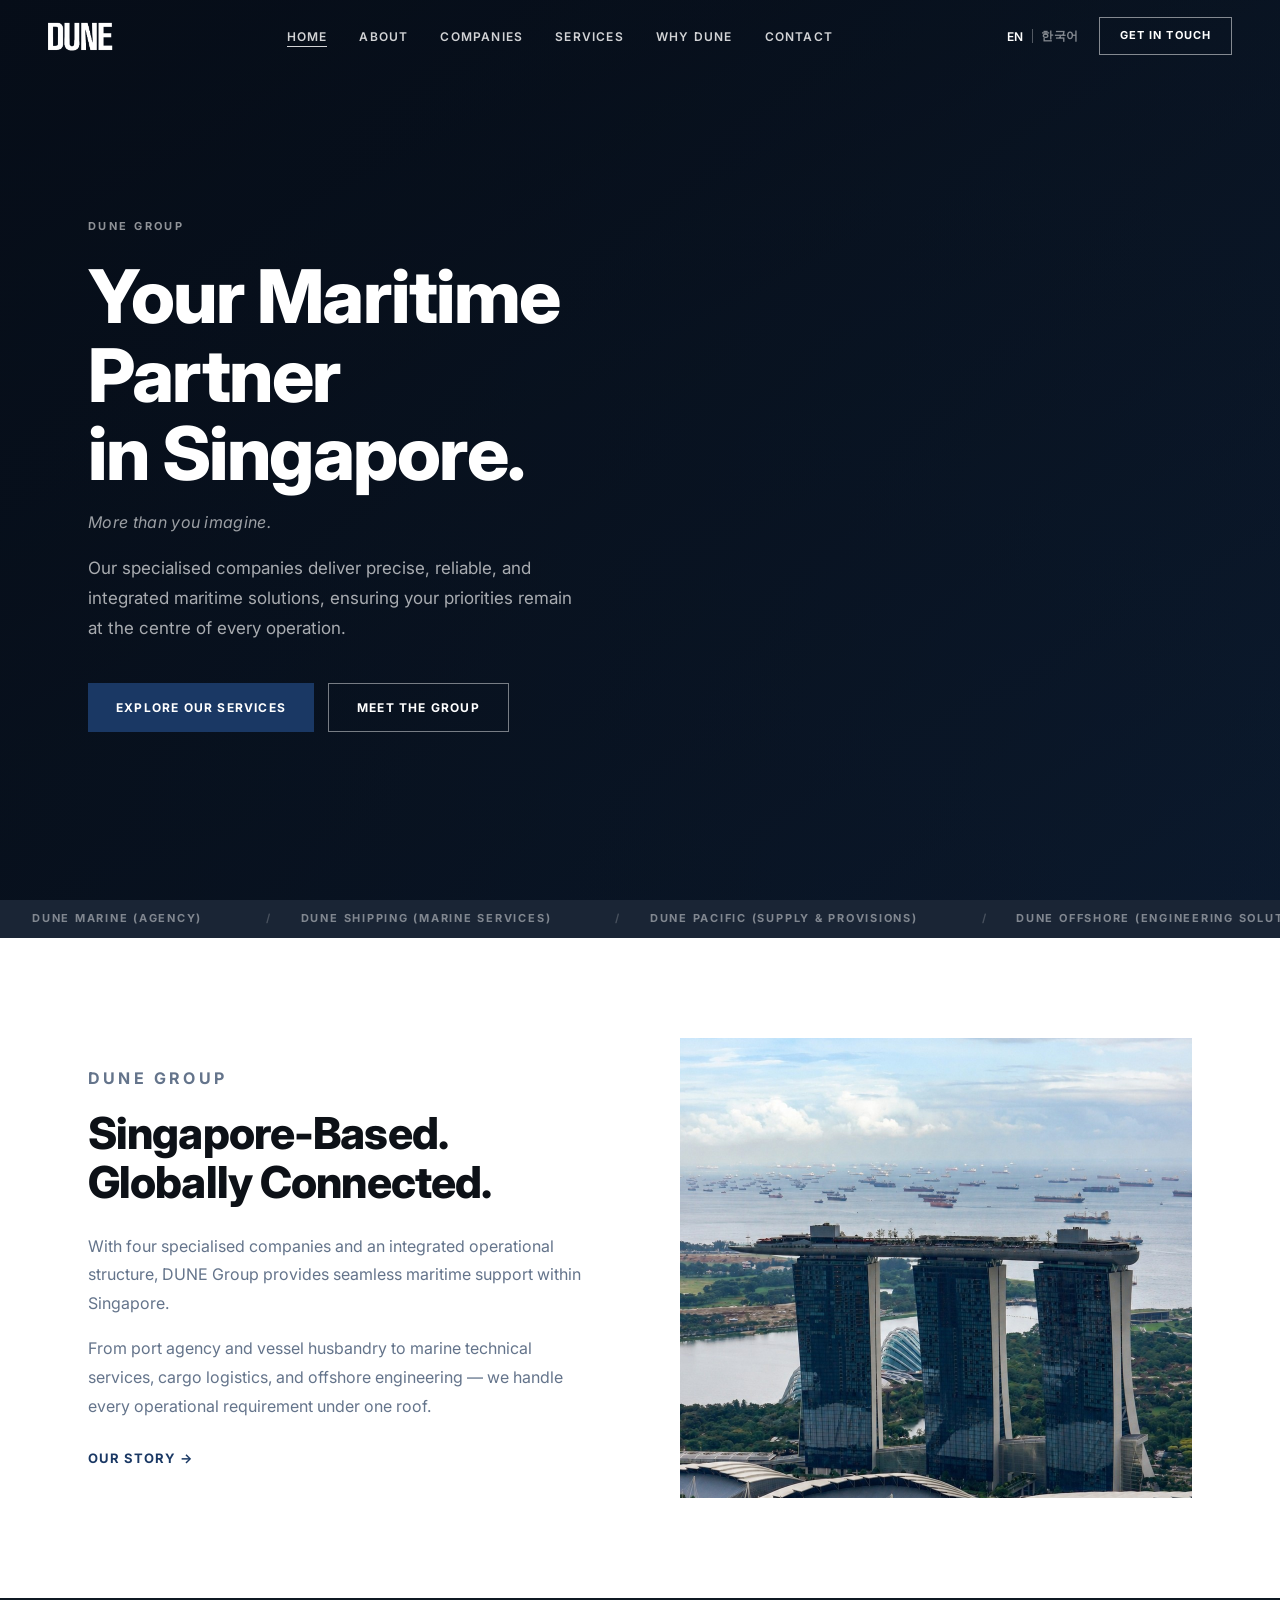
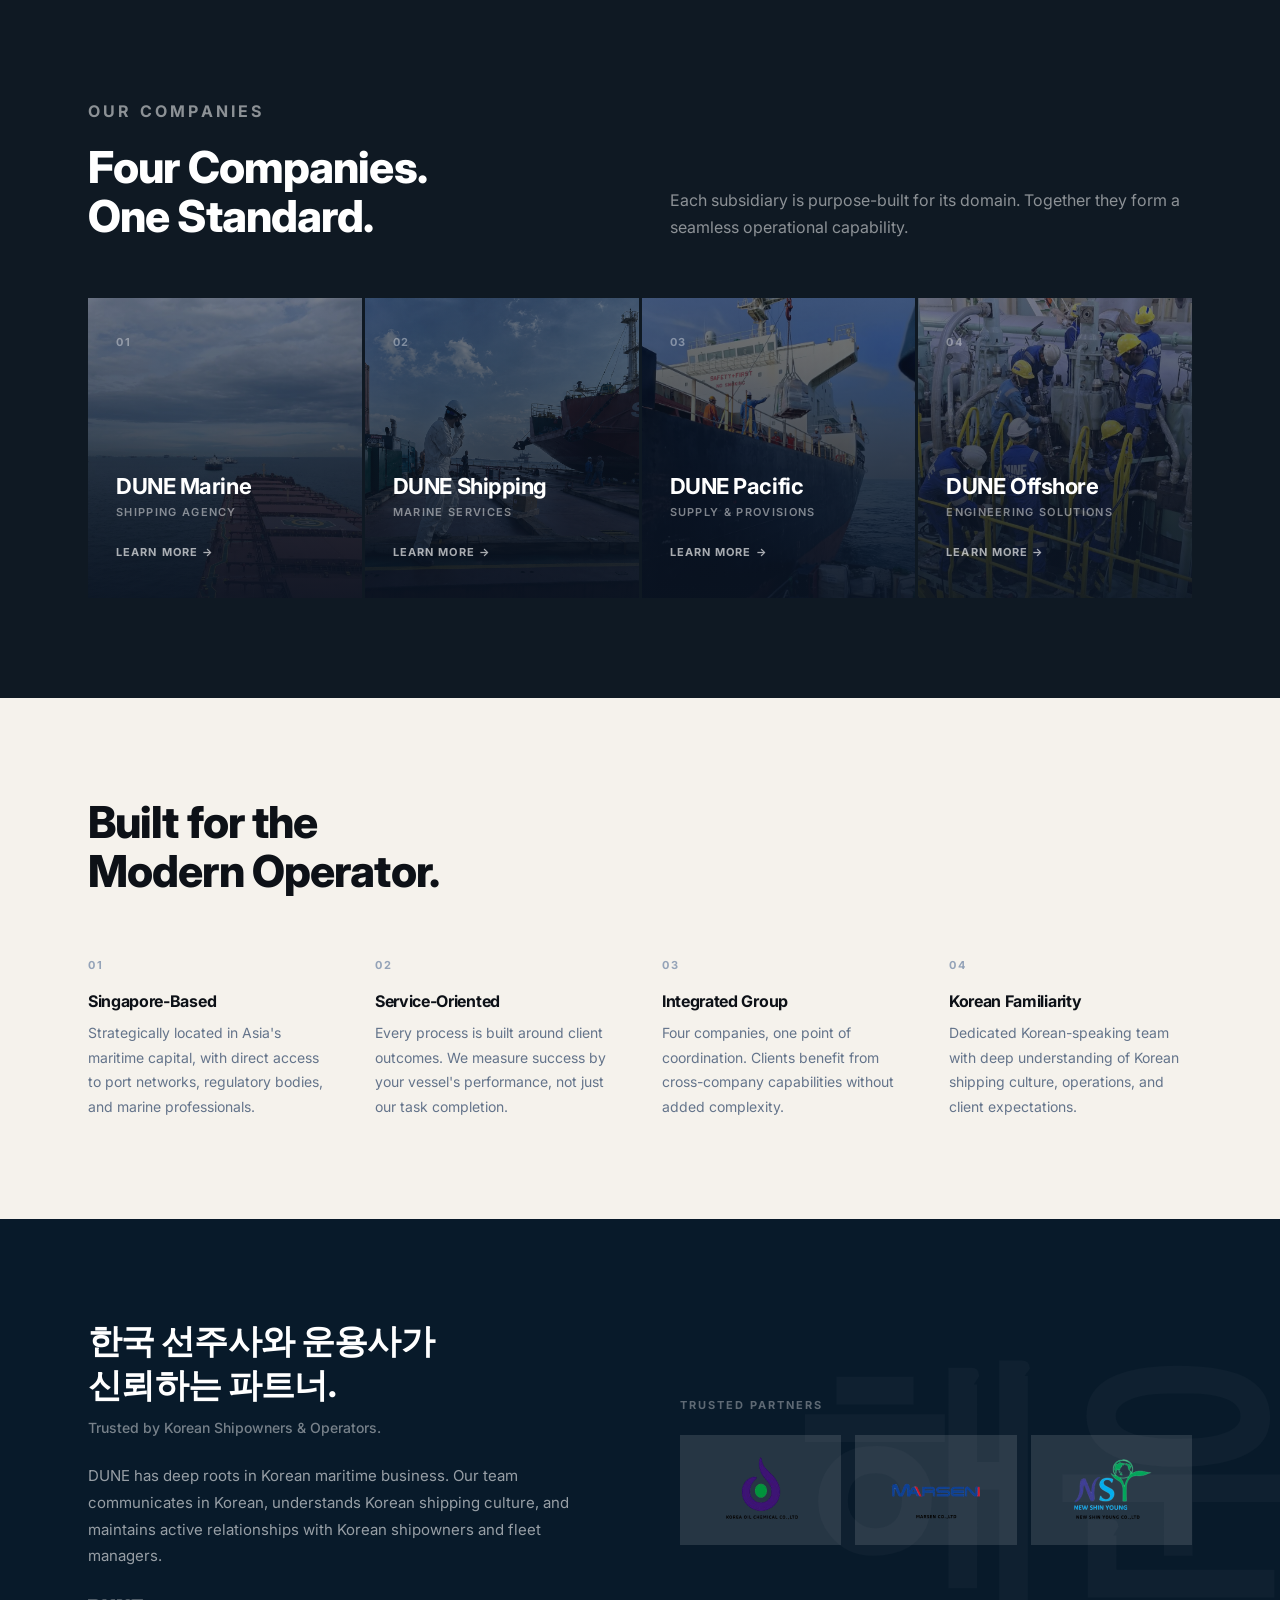
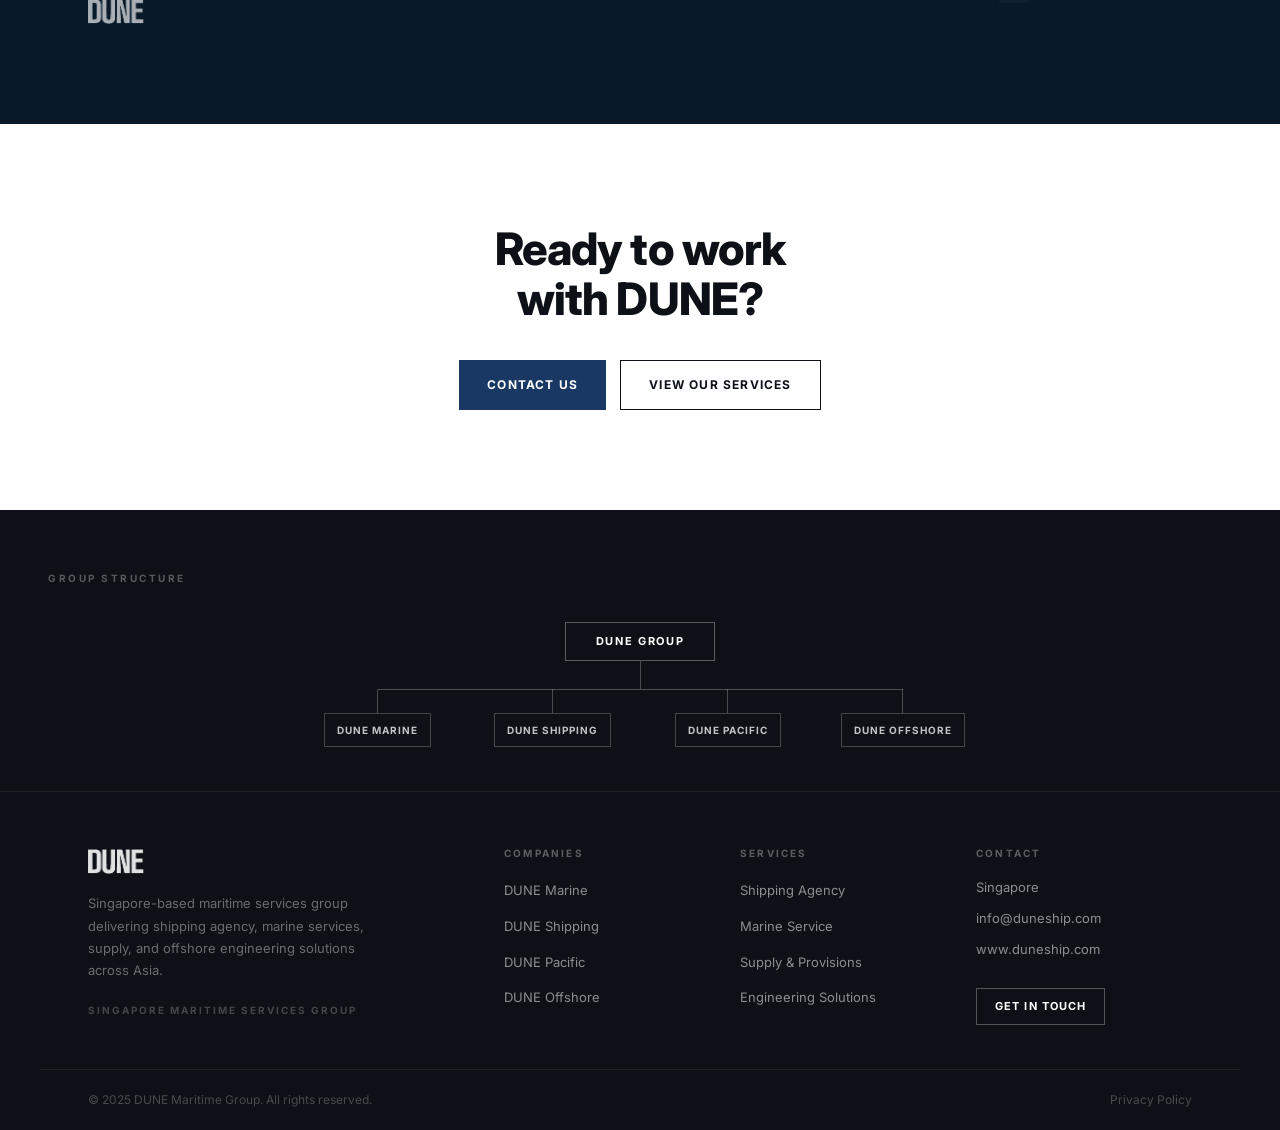
==== index.html @ 640ba7fe "Initial commit: DUNE Maritime Group website" ====
<!DOCTYPE html>
<html lang="en">
<head>
  <meta charset="UTF-8" />
  <meta name="viewport" content="width=device-width, initial-scale=1.0" />
  <title>DUNE Group — Your Maritime Partner in Singapore</title>
  <meta name="description" content="DUNE Group is a Singapore-based maritime services group delivering shipping agency, marine services, supply, and offshore engineering solutions across Asia." />
  <link rel="preconnect" href="https://fonts.googleapis.com" />
  <link rel="preconnect" href="https://fonts.gstatic.com" crossorigin />
  <link href="https://fonts.googleapis.com/css2?family=Inter:wght@300;400;500;600;700;800&display=swap" rel="stylesheet" />
  <link rel="stylesheet" href="css/style.css" />
  <link rel="icon" type="image/png" href="Logo/DUNE Favicon.png" />
</head>
<body class="page-home">

<!-- ============ LOADING SCREEN ============ -->
<div id="loading-screen">
  <div class="load-logo">
    <img src="Logo/DUNE Logo.png" alt="DUNE Maritime Group" />
  </div>
</div>

<!-- ============ NAVBAR ============ -->
<nav class="navbar transparent" id="navbar">
  <a href="index.html" class="nav-logo">
    <img src="Logo/DUNE Logo.png" alt="DUNE Maritime Group" />
  </a>
  <ul class="nav-links">
    <li><a href="index.html"    class="nav-link" data-en="HOME"      data-ko="홈">HOME</a></li>
    <li><a href="about.html"    class="nav-link" data-en="ABOUT"     data-ko="소개">ABOUT</a></li>
    <li><a href="companies.html" class="nav-link" data-en="COMPANIES" data-ko="계열사">COMPANIES</a></li>
    <li><a href="services.html" class="nav-link" data-en="SERVICES"  data-ko="서비스">SERVICES</a></li>
    <li><a href="why-dune.html" class="nav-link" data-en="WHY DUNE"  data-ko="왜 DUNE인가">WHY DUNE</a></li>
    <li><a href="contact.html"  class="nav-link" data-en="CONTACT"   data-ko="문의">CONTACT</a></li>
  </ul>
  <div class="nav-right">
    <div class="lang-toggle">
      <button class="lang-btn" data-lang="en">EN</button>
      <span class="lang-divider"></span>
      <button class="lang-btn" data-lang="ko">한국어</button>
    </div>
    <a href="contact.html" class="nav-cta" data-en="GET IN TOUCH" data-ko="문의하기">GET IN TOUCH</a>
  </div>
  <button class="hamburger" aria-label="Open menu">
    <span></span><span></span><span></span>
  </button>
</nav>

<!-- Mobile Menu -->
<div class="nav-mobile-overlay">
  <button class="mob-close-btn" aria-label="Close">&#x2715;</button>
  <a href="index.html"    class="nav-link" data-en="HOME"      data-ko="홈">HOME</a>
  <a href="about.html"    class="nav-link" data-en="ABOUT"     data-ko="소개">ABOUT</a>
  <a href="companies.html" class="nav-link" data-en="COMPANIES" data-ko="계열사">COMPANIES</a>
  <a href="services.html" class="nav-link" data-en="SERVICES"  data-ko="서비스">SERVICES</a>
  <a href="why-dune.html" class="nav-link" data-en="WHY DUNE"  data-ko="왜 DUNE인가">WHY DUNE</a>
  <a href="contact.html"  class="nav-link" data-en="CONTACT"   data-ko="문의">CONTACT</a>
  <div class="mob-lang">
    <button class="mob-lang-btn" data-lang="en">EN</button>
    <span class="mob-lang-div"></span>
    <button class="mob-lang-btn" data-lang="ko">한국어</button>
  </div>
</div>

<!-- ============ HERO ============ -->
<section class="hero">
  <video class="hero-video" autoplay muted loop playsinline>
    <source src="Building Block of Website/Video Ocean.mp4" type="video/mp4" />
  </video>
  <div class="hero-overlay"></div>
  <div class="hero-content">
    <p class="hero-eyebrow" data-en="DUNE GROUP" data-ko="DUNE 그룹">DUNE MARITIME GROUP</p>
    <h1 data-en="Your Maritime Partner<br>in Singapore." data-ko="싱가포르의<br>해운 파트너">Your Maritime Partner<br>in Singapore.</h1>
    <p class="hero-tagline" data-en="More than you imagine." data-ko="More than you imagine.">More than you imagine.</p>
    <p class="hero-desc" data-en="Our specialised companies deliver precise, reliable, and integrated maritime solutions, ensuring your priorities remain at the centre of every operation." data-ko="전문 계열사 간의 유기적인 협력을 바탕으로, 고객의 우선순위를 모든 업무의 중심에 두고 정확하고 신뢰할 수 있는 통합 해운·해양 솔루션을 제공합니다.">Our specialised companies deliver integrated maritime operations — precise, reliable, and always client-focused.</p>
    <div class="hero-actions">
      <a href="services.html" class="btn btn-primary" data-en="EXPLORE OUR SERVICES" data-ko="서비스 살펴보기">EXPLORE OUR SERVICES</a>
      <a href="companies.html" class="btn btn-outline-white" data-en="MEET THE GROUP" data-ko="그룹 소개">MEET THE GROUP</a>
    </div>
  </div>
</section>

<!-- Ticker -->
<div class="ticker-bar">
  <div class="ticker-track">
    <span data-en="DUNE Marine (Agency)" data-ko="DUNE Marine (대리점)">DUNE Marine (Agency)</span>
    <span data-en="DUNE Shipping (Marine Services)" data-ko="DUNE Shipping (해양 서비스)">DUNE Shipping (Marine Services)</span>
    <span data-en="DUNE Pacific (Supply & Provisions)" data-ko="DUNE Pacific (선용품)">DUNE Pacific (Supply & Provisions)</span>
    <span data-en="DUNE Offshore (Engineering Solutions)" data-ko="DUNE Offshore (엔지니어링)">DUNE Offshore (Engineering Solutions)</span>
    <!-- Duplicate for seamless loop -->
    <span data-en="DUNE Marine (Agency)" data-ko="DUNE Marine (대리점)">DUNE Marine (Agency)</span>
    <span data-en="DUNE Shipping (Marine Services)" data-ko="DUNE Shipping (해양 서비스)">DUNE Shipping (Marine Services)</span>
    <span data-en="DUNE Pacific (Supply & Provisions)" data-ko="DUNE Pacific (선용품)">DUNE Pacific (Supply & Provisions)</span>
    <span data-en="DUNE Offshore (Engineering Solutions)" data-ko="DUNE Offshore (엔지니어링)">DUNE Offshore (Engineering Solutions)</span>
  </div>
</div>

<!-- ============ SINGAPORE SECTION ============ -->
<section class="sg-section">
  <div class="sg-inner">
    <div class="sg-text fade-up">
      <p class="section-label" data-en="DUNE GROUP" data-ko="DUNE 그룹">DUNE GROUP</p>
      <h2 data-en="Singapore-Based.<br>Globally Connected." data-ko="싱가포르 거점,<br>세계로 연결.">Singapore-Based.<br>Globally Connected.</h2>
      <p data-en="With four specialised companies and an integrated operational structure, DUNE Group provides seamless maritime support within Singapore." data-ko="네 개의 전문 계열사와 통합 운영 체계를 갖춘 DUNE 그룹은 싱가포르 내에서 원활한 해운 지원을 제공합니다.">With four specialised companies and an integrated operational structure, the DUNE Group provides seamless maritime support across all major Asia-Pacific trade routes.</p>
      <p data-en="From port agency and vessel husbandry to marine technical services, cargo logistics, and offshore engineering — we handle every operational requirement under one roof." data-ko="항만 대리점 및 선박 관리부터 해양 기술 서비스, 화물 물류, 해양 엔지니어링까지 — 모든 운영 요구사항을 하나의 지붕 아래에서 처리합니다.">From port agency and vessel husbandry to marine technical services, cargo logistics, and offshore engineering — we handle every operational requirement under one roof.</p>
      <a href="about.html" class="link-arrow" data-en="OUR STORY &rarr;" data-ko="우리 이야기 &rarr;">OUR STORY &rarr;</a>
    </div>
    <div class="sg-image fade-up">
      <img src="Photos/DUNE Globally Connected.jpg" alt="DUNE Globally Connected" />
    </div>
  </div>
</section>

<!-- ============ FOUR COMPANIES ============ -->
<section class="companies-sec">
  <div class="companies-inner">
    <div class="companies-hdr fade-up">
      <div>
        <p class="section-label section-label-white" data-en="OUR COMPANIES" data-ko="계열사">OUR COMPANIES</p>
        <h2 data-en="Four Companies.<br>One Standard." data-ko="네 개의 회사,<br>하나의 기준.">Four Companies.<br>One Standard.</h2>
      </div>
      <p data-en="Each subsidiary is purpose-built for its domain. Together they form a seamless operational capability." data-ko="각 계열사는 해당 분야에 특화되어 있습니다. 함께 원활한 운영 역량을 형성합니다.">Each subsidiary is purpose-built for its domain. Together they form a seamless operational capability.</p>
    </div>
    <div class="co-grid">
      <a href="dune-marine.html" class="co-card fade-up">
        <img src="Photos/DUNE MARINE WORKER.jpeg" alt="DUNE Marine worker" class="co-card-img" />
        <div class="co-card-body">
          <span class="co-card-num">01</span>
          <h3>DUNE Marine</h3>
          <p class="co-card-type" data-en="Shipping Agency" data-ko="해운 대리점">Shipping Agency</p>
          <span class="learn-more" data-en="LEARN MORE &rarr;" data-ko="자세히 보기 &rarr;">LEARN MORE &rarr;</span>
        </div>
      </a>
      <a href="dune-shipping.html" class="co-card fade-up">
        <img src="Photos/DUNE SHIPPING WORKERS.png" alt="DUNE Shipping workers" class="co-card-img" />
        <div class="co-card-body">
          <span class="co-card-num">02</span>
          <h3>DUNE Shipping</h3>
          <p class="co-card-type" data-en="Marine Services" data-ko="해양 서비스">Marine Services</p>
          <span class="learn-more" data-en="LEARN MORE &rarr;" data-ko="자세히 보기 &rarr;">LEARN MORE &rarr;</span>
        </div>
      </a>
      <a href="dune-pacific.html" class="co-card fade-up">
        <img src="Photos/DUNE PACIFIC WORKERS 3.jpeg" alt="DUNE Pacific workers" class="co-card-img" />
        <div class="co-card-body">
          <span class="co-card-num">03</span>
          <h3>DUNE Pacific</h3>
          <p class="co-card-type" data-en="Supply &amp; Provisions" data-ko="선용품 공급">Supply &amp; Provisions</p>
          <span class="learn-more" data-en="LEARN MORE &rarr;" data-ko="자세히 보기 &rarr;">LEARN MORE &rarr;</span>
        </div>
      </a>
      <a href="dune-offshore.html" class="co-card fade-up">
        <img src="Photos/DUNE OFFSHORE WORKERS.jpeg" alt="DUNE Offshore workers" class="co-card-img" />
        <div class="co-card-body">
          <span class="co-card-num">04</span>
          <h3>DUNE Offshore</h3>
          <p class="co-card-type" data-en="Engineering Solutions" data-ko="엔지니어링 솔루션">Engineering Solutions</p>
          <span class="learn-more" data-en="LEARN MORE &rarr;" data-ko="자세히 보기 &rarr;">LEARN MORE &rarr;</span>
        </div>
      </a>
    </div>
  </div>
</section>

<!-- ============ BUILT FOR MODERN OPERATOR ============ -->
<section class="modern-sec">
  <div class="modern-inner">
    <h2 class="fade-up" data-en="Built for the<br>Modern Operator." data-ko="현대 선사를 위한<br>솔루션.">Built for the<br>Modern Operator.</h2>
    <div class="feat-grid">
      <div class="feat-item fade-up">
        <p class="feat-num">01</p>
        <h4 data-en="Singapore-Based" data-ko="싱가포르 기반">Singapore-Based</h4>
        <p data-en="Strategically located in Asia's maritime capital, with direct access to port networks, regulatory bodies, and marine professionals." data-ko="아시아 해운 수도에 전략적으로 위치하여 항만 네트워크, 규제 기관, 해양 전문가에 직접 접근 가능합니다.">Strategically located in Asia's maritime capital, with direct access to port networks, regulatory bodies, and marine professionals.</p>
      </div>
      <div class="feat-item fade-up">
        <p class="feat-num">02</p>
        <h4 data-en="Service-Oriented" data-ko="서비스 중심">Service-Oriented</h4>
        <p data-en="Every process is built around client outcomes. We measure success by your vessel's performance, not just our task completion." data-ko="모든 프로세스는 고객 성과를 중심으로 구축됩니다. 저희의 성공은 고객 선박의 운항 성과로 측정됩니다.">Every process is built around client outcomes. We measure success by your vessel's performance, not just our task completion.</p>
      </div>
      <div class="feat-item fade-up">
        <p class="feat-num">03</p>
        <h4 data-en="Integrated Group" data-ko="통합 그룹">Integrated Group</h4>
        <p data-en="Four companies, one point of coordination. Clients benefit from cross-company capabilities without added complexity." data-ko="네 개의 회사, 하나의 조율 창구. 고객은 복잡함 없이 여러 계열사의 역량을 활용할 수 있습니다.">Four companies, one point of coordination. Clients benefit from cross-company capabilities without added complexity.</p>
      </div>
      <div class="feat-item fade-up">
        <p class="feat-num">04</p>
        <h4 data-en="Korean Familiarity" data-ko="한국 시장 전문가">Korean Familiarity</h4>
        <p data-en="Dedicated Korean-speaking team with deep understanding of Korean shipping culture, operations, and client expectations." data-ko="한국 해운 문화, 운영 방식, 고객 기대를 깊이 이해하는 전담 한국어 구사 팀을 보유하고 있습니다.">Dedicated Korean-speaking team with deep understanding of Korean shipping culture, operations, and client expectations.</p>
      </div>
    </div>
  </div>
</section>

<!-- ============ KOREAN TRUST SECTION ============ -->
<section class="korean-sec">
  <div class="korean-wm" aria-hidden="true">해운</div>
  <div class="korean-inner">
    <div class="korean-text fade-up">
      <h2 data-en="한국 선주사와 운용사가<br>신뢰하는 파트너." data-ko="한국 선주사와 운용사가<br>신뢰하는 파트너.">한국 선주사와 운용사가<br>신뢰하는 파트너.</h2>
      <p class="en-sub" data-en="Trusted by Korean Shipowners &amp; Operators." data-ko="한국 선주사와 운용사가 선택하는 파트너.">Trusted by Korean Shipowners &amp; Operators.</p>
      <p data-en="DUNE has deep roots in Korean maritime business. Our team communicates in Korean, understands Korean shipping culture, and maintains active relationships with Korean shipowners and fleet managers." data-ko="DUNE은 한국 해운 비즈니스에 깊은 뿌리를 두고 있습니다. 저희 팀은 한국어로 소통하고, 한국 해운 문화를 이해하며, 한국 선주 및 선대 관리자들과 긴밀한 관계를 유지합니다.">DUNE has deep roots in Korean maritime business. Our team communicates in Korean, understands Korean shipping culture, and maintains active relationships with Korean shipowners and fleet managers.</p>
      <img src="Logo/DUNE Logo.png" alt="DUNE" class="korean-logo" />
    </div>
    <div class="partners-col fade-up">
      <h4 data-en="TRUSTED PARTNERS" data-ko="TRUSTED PARTNERS">TRUSTED PARTNERS</h4>
      <div class="partners-logos">
        <div class="partner-box">
          <img src="Logo/REMOVE BG Partner_Korea Oil Chemical Logo.png" alt="Korea Oil Chemical" />
        </div>
        <div class="partner-box">
          <img src="Logo/REMOVE BG Partner_Marsen Logo.png" alt="Marsen" />
        </div>
        <div class="partner-box">
          <img src="Logo/REMOVE BG Partner_NewShinYoung Logo.png" alt="New Shin Young" />
        </div>
      </div>
    </div>
  </div>
</section>

<!-- ============ CTA ============ -->
<section class="cta-sec">
  <h2 class="fade-up" data-en="Ready to work<br>with DUNE?" data-ko="DUNE과 함께<br>하시겠습니까?">Ready to work<br>with DUNE?</h2>
  <div class="cta-actions fade-up">
    <a href="contact.html"  class="btn btn-primary"      data-en="CONTACT US"         data-ko="연락하기">CONTACT US</a>
    <a href="services.html" class="btn btn-outline-dark"  data-en="VIEW OUR SERVICES"  data-ko="서비스 보기">VIEW OUR SERVICES</a>
  </div>
</section>

<!-- ============ FOOTER ============ -->
<footer>
  <div class="footer-org">
    <div class="footer-org-wrap">
      <p class="org-label" data-en="GROUP STRUCTURE" data-ko="그룹 구조">GROUP STRUCTURE</p>
      <div class="org-chart">
        <div class="org-top">DUNE GROUP</div>
        <div class="org-vline"></div>
        <div class="org-bottom-row">
          <div class="org-branch">
            <div class="org-branch-vline"></div>
            <div class="org-node">DUNE MARINE</div>
          </div>
          <div class="org-branch">
            <div class="org-branch-vline"></div>
            <div class="org-node">DUNE SHIPPING</div>
          </div>
          <div class="org-branch">
            <div class="org-branch-vline"></div>
            <div class="org-node">DUNE PACIFIC</div>
          </div>
          <div class="org-branch">
            <div class="org-branch-vline"></div>
            <div class="org-node">DUNE OFFSHORE</div>
          </div>
        </div>
      </div>
    </div>
  </div>
  <div class="footer-main">
    <div>
      <img src="Logo/DUNE Logo.png" alt="DUNE" class="footer-logo-img" />
      <p class="footer-desc" data-en="Singapore-based maritime services group delivering shipping agency, marine services, supply, and offshore engineering solutions across Asia." data-ko="싱가포르 기반 해운 서비스 그룹으로 아시아 전역에 선박 대리점, 해양 서비스, 공급, 해양 엔지니어링 솔루션을 제공합니다.">Singapore-based maritime services group delivering shipping agency, marine services, supply, and offshore engineering solutions across Asia.</p>
      <span class="footer-tag" data-en="SINGAPORE MARITIME SERVICES GROUP" data-ko="싱가포르 해운 서비스 그룹">SINGAPORE MARITIME SERVICES GROUP</span>
    </div>
    <div class="footer-col">
      <h5 data-en="COMPANIES" data-ko="계열사">COMPANIES</h5>
      <ul>
        <li><a href="dune-marine.html">DUNE Marine</a></li>
        <li><a href="dune-shipping.html">DUNE Shipping</a></li>
        <li><a href="dune-pacific.html">DUNE Pacific</a></li>
        <li><a href="dune-offshore.html">DUNE Offshore</a></li>
      </ul>
    </div>
    <div class="footer-col">
      <h5 data-en="SERVICES" data-ko="서비스">SERVICES</h5>
      <ul>
        <li><a href="services.html" data-en="Shipping Agency"       data-ko="해운 대리점">Shipping Agency</a></li>
        <li><a href="services.html" data-en="Marine Service"        data-ko="해양 서비스">Marine Service</a></li>
        <li><a href="services.html" data-en="Supply &amp; Provisions" data-ko="선용품 공급">Supply &amp; Provisions</a></li>
        <li><a href="services.html" data-en="Engineering Solutions" data-ko="엔지니어링 솔루션">Engineering Solutions</a></li>
      </ul>
    </div>
    <div class="footer-col">
      <h5 data-en="CONTACT" data-ko="연락처">CONTACT</h5>
      <span class="footer-contact-line">Singapore</span>
      <a href="mailto:info@duneship.com" class="footer-contact-line">info@duneship.com</a>
      <a href="https://www.duneship.com" class="footer-contact-line" target="_blank" rel="noopener">www.duneship.com</a>
      <a href="contact.html" class="footer-cta" data-en="GET IN TOUCH" data-ko="문의하기">GET IN TOUCH</a>
    </div>
  </div>
  <div class="footer-bottom">
    <p data-en="&copy; 2025 DUNE Maritime Group. All rights reserved." data-ko="&copy; 2025 DUNE 해운 그룹. 모든 권리 보유.">&copy; 2025 DUNE Maritime Group. All rights reserved.</p>
    <a href="#" data-en="Privacy Policy" data-ko="개인정보처리방침">Privacy Policy</a>
  </div>
</footer>

<script src="js/main.js"></script>
</body>
</html>
---- css/style.css ----
/* ============================================================
   DUNE Maritime Group — Global Stylesheet
   ============================================================ */

/* ---- Reset ---- */
*, *::before, *::after { box-sizing: border-box; margin: 0; padding: 0; }
html { scroll-behavior: smooth; }
body {
  font-family: 'Inter', -apple-system, BlinkMacSystemFont, 'Segoe UI', sans-serif;
  font-size: 16px; line-height: 1.6;
  color: #111827; background: #fff;
  -webkit-font-smoothing: antialiased;
  overflow-x: hidden;
}
img { max-width: 100%; height: auto; display: block; }
a { text-decoration: none; color: inherit; }
ul { list-style: none; }
h1,h2,h3,h4,h5,h6 { font-weight: 700; line-height: 1.12; letter-spacing: -0.02em; }

/* ---- CSS Variables ---- */
:root {
  --dark:      #0d1117;
  --dark2:     #0f1923;
  --dark3:     #1a2535;
  --darkcard:  #1e2d3d;
  --blue:      #1a3864;
  --bluehov:   #1d4280;
  --teal:      #081a2a;
  --light:     #f5f2ec;
  --light2:    #edeae3;
  --white:     #ffffff;
  --gray:      #64748b;
  --graylt:    #94a3b8;
  --border:    #e2e8f0;
  --trans:     0.3s ease;
  --max:       1200px;
}

/* ============================================================
   LOADING SCREEN
   ============================================================ */
#loading-screen {
  position: fixed; inset: 0;
  background: var(--dark);
  display: flex; align-items: center; justify-content: center;
  z-index: 9999;
  transition: opacity 0.6s ease, visibility 0.6s ease;
}
#loading-screen.hidden { opacity: 0; visibility: hidden; pointer-events: none; }
#loading-screen .load-logo { animation: loadpulse 1.6s ease-in-out infinite; }
#loading-screen img { width: 160px; filter: brightness(0) invert(1); }
@keyframes loadpulse {
  0%,100% { opacity: .65; transform: scale(1); }
  50%      { opacity: 1;   transform: scale(1.06); }
}

/* ============================================================
   NAVIGATION
   ============================================================ */
.navbar {
  position: fixed; top: 0; left: 0; right: 0; z-index: 1000;
  display: flex; align-items: center; justify-content: space-between;
  padding: 0 48px; height: 72px;
  transition: background var(--trans), box-shadow var(--trans);
}
.navbar.transparent { background: transparent; }
.navbar.solid       { background: var(--white); box-shadow: 0 1px 0 rgba(0,0,0,.08); }

/* Logo */
.nav-logo img { height: 30px; width: auto; transition: filter var(--trans); }
.navbar.transparent .nav-logo img { filter: brightness(0) invert(1); }
.navbar.solid       .nav-logo img { filter: none; }

/* Links */
.nav-links { display: flex; align-items: center; gap: 32px; }
.nav-link {
  font-size: 12px; font-weight: 600; letter-spacing: .1em; text-transform: uppercase;
  position: relative; padding-bottom: 3px;
  transition: color var(--trans);
}
.nav-link::after {
  content: ''; position: absolute; bottom: 0; left: 0; right: 0;
  height: 1.5px; background: currentColor;
  transform: scaleX(0); transition: transform var(--trans); transform-origin: left;
}
.nav-link:hover::after, .nav-link.active::after { transform: scaleX(1); }
.navbar.transparent .nav-link { color: rgba(255,255,255,.82); }
.navbar.solid       .nav-link { color: var(--dark); }

/* Right side */
.nav-right { display: flex; align-items: center; gap: 20px; }
.lang-toggle { display: flex; align-items: center; gap: 8px; }
.lang-btn {
  background: none; border: none; cursor: pointer;
  font-family: inherit; font-size: 12px; font-weight: 600; letter-spacing: .05em;
  opacity: .5; transition: opacity var(--trans);
}
.lang-btn.active { opacity: 1; }
.navbar.transparent .lang-btn { color: var(--white); }
.navbar.solid       .lang-btn { color: var(--dark); }
.lang-divider { width: 1px; height: 14px; }
.navbar.transparent .lang-divider { background: rgba(255,255,255,.3); }
.navbar.solid       .lang-divider { background: rgba(0,0,0,.18); }

.nav-cta {
  font-size: 11px; font-weight: 700; letter-spacing: .1em; text-transform: uppercase;
  padding: 9px 20px; border: 1.5px solid; transition: all var(--trans); white-space: nowrap;
}
.navbar.transparent .nav-cta { border-color: rgba(255,255,255,.5); color: var(--white); }
.navbar.solid       .nav-cta { border-color: var(--blue); color: var(--blue); }
.nav-cta:hover { background: var(--blue) !important; border-color: var(--blue) !important; color: var(--white) !important; }

/* Hamburger */
.hamburger { display: none; flex-direction: column; gap: 5px; background: none; border: none; cursor: pointer; padding: 4px; }
.hamburger span { display: block; width: 24px; height: 2px; background: currentColor; transition: all var(--trans); }
.navbar.transparent .hamburger { color: var(--white); }
.navbar.solid       .hamburger { color: var(--dark); }

/* Mobile overlay */
.nav-mobile-overlay {
  display: none; position: fixed; inset: 0; background: var(--dark); z-index: 999;
  flex-direction: column; align-items: center; justify-content: center; gap: 28px;
}
.nav-mobile-overlay.open { display: flex; }
.nav-mobile-overlay .nav-link { font-size: 24px; color: var(--white); letter-spacing: .05em; }
.nav-mobile-overlay .nav-link::after { bottom: -2px; }
.mob-close-btn { position: absolute; top: 24px; right: 28px; background: none; border: none; color: var(--white); font-size: 28px; cursor: pointer; line-height: 1; }
.mob-lang { display: flex; align-items: center; gap: 10px; margin-top: 8px; }
.mob-lang-btn { background: none; border: none; color: var(--white); font-family: inherit; font-size: 14px; font-weight: 600; cursor: pointer; opacity: .5; transition: opacity var(--trans); }
.mob-lang-btn.active { opacity: 1; }
.mob-lang-div { width: 1px; height: 16px; background: rgba(255,255,255,.3); }

/* ============================================================
   BUTTONS
   ============================================================ */
.btn {
  display: inline-flex; align-items: center; gap: 8px;
  font-family: inherit; font-size: 12px; font-weight: 700; letter-spacing: .1em; text-transform: uppercase;
  padding: 14px 28px; border: none; cursor: pointer; transition: all var(--trans);
}
.btn-primary { background: var(--blue); color: var(--white); }
.btn-primary:hover { background: var(--bluehov); transform: translateY(-1px); }
.btn-outline-white { background: transparent; color: var(--white); border: 1.5px solid rgba(255,255,255,.45); }
.btn-outline-white:hover { background: rgba(255,255,255,.12); border-color: var(--white); }
.btn-outline-dark { background: transparent; color: var(--dark); border: 1.5px solid var(--dark); }
.btn-outline-dark:hover { background: var(--dark); color: var(--white); }

/* ============================================================
   HERO — HOME
   ============================================================ */
.hero {
  position: relative; min-height: 100vh;
  display: flex; flex-direction: column; justify-content: center;
  /* ↓ Replace with your own photo: background-image: url('../your-photo.jpg'); */
  background: linear-gradient(150deg, #060d18 0%, #0b1829 45%, #0e2038 100%);
  background-size: cover; background-position: center;
  overflow: hidden;
}
.hero-video {
  position: absolute; inset: 0;
  width: 100%; height: 100%;
  object-fit: cover;
  z-index: 0;
}
.hero-overlay {
  position: absolute; inset: 0; z-index: 1;
  background: linear-gradient(100deg, rgba(6,13,24,.78) 0%, rgba(6,13,24,.35) 100%);
}
.hero-content {
  position: relative; z-index: 2; isolation: isolate;
  max-width: var(--max); margin: 0 auto; padding: 130px 48px 80px; width: 100%;
}
.hero-eyebrow {
  font-size: 11px; font-weight: 700; letter-spacing: .22em; text-transform: uppercase;
  color: rgba(255,255,255,.55); margin-bottom: 22px;
}
.hero h1 {
  font-size: clamp(40px, 6vw, 74px); font-weight: 800; color: var(--white);
  line-height: 1.06; margin-bottom: 18px; max-width: 680px;
}
.hero-tagline {
  font-size: 16px; font-style: italic; color: rgba(255,255,255,.6);
  margin-bottom: 18px; letter-spacing: .02em;
}
.hero-desc {
  font-size: 17px; color: rgba(255,255,255,.65); max-width: 500px;
  line-height: 1.75; margin-bottom: 40px;
}
.hero-actions { display: flex; gap: 14px; flex-wrap: wrap; }

/* ============================================================
   TICKER BAR
   ============================================================ */
.ticker-bar { background: var(--dark3); padding: 10px 0; overflow: hidden; }
.ticker-track {
  display: flex; white-space: nowrap;
  animation: ticker 28s linear infinite;
}
.ticker-track span {
  font-size: 11px; font-weight: 700; letter-spacing: .16em; text-transform: uppercase;
  color: rgba(255,255,255,.45); padding: 0 32px;
}
.ticker-track span + span::before { content: '/  '; color: rgba(255,255,255,.2); margin-right: 24px; }
@keyframes ticker { 0% { transform: translateX(0); } 100% { transform: translateX(-50%); } }

/* ============================================================
   PAGE HERO (non-home pages)
   ============================================================ */
.page-hero {
  position: relative;
  padding: 160px 48px 80px;
  /* ↓ Replace with your own photo */
  background: linear-gradient(150deg, #060d18 0%, #0b1829 45%, #0e2038 100%);
  background-size: cover; background-position: center;
  overflow: hidden;
}
.page-hero .eyebrow {
  font-size: 11px; font-weight: 700; letter-spacing: .22em; text-transform: uppercase;
  color: rgba(255,255,255,.45); margin-bottom: 18px;
}
.page-hero h1 {
  font-size: clamp(36px, 5vw, 64px); font-weight: 800; color: var(--white);
  line-height: 1.08; margin-bottom: 20px; max-width: 700px;
}
.page-hero p { font-size: 17px; color: rgba(255,255,255,.6); max-width: 540px; line-height: 1.75; }

/* ============================================================
   SECTION HELPERS
   ============================================================ */
.wrap { max-width: var(--max); margin: 0 auto; padding: 0 48px; }
.section-label {
  font-size: 11px; font-weight: 700; letter-spacing: .2em; text-transform: uppercase;
  color: var(--gray); margin-bottom: 18px;
}
.section-label-white { color: rgba(255,255,255,.45); }
.divider { width: 36px; height: 2px; background: var(--blue); margin-bottom: 28px; }

/* ============================================================
   HOME — SINGAPORE SECTION
   ============================================================ */
.sg-section { background: var(--white); padding: 100px 0; }
.sg-inner {
  max-width: var(--max); margin: 0 auto; padding: 0 48px;
  display: grid; grid-template-columns: 1fr 1fr; gap: 80px; align-items: center;
}
.sg-text h2 {
  font-size: clamp(26px, 3.5vw, 44px); font-weight: 800; color: var(--dark);
  margin-bottom: 24px;
}
.sg-text p { font-size: 16px; color: var(--gray); line-height: 1.8; margin-bottom: 16px; }
.link-arrow {
  display: inline-flex; align-items: center; gap: 8px;
  font-size: 13px; font-weight: 700; letter-spacing: .08em; text-transform: uppercase;
  color: var(--blue); margin-top: 12px; transition: gap var(--trans);
}
.link-arrow:hover { gap: 14px; }
.sg-image {
  height: 460px; background: var(--dark3); overflow: hidden;
  /* ↓ Replace with: background-image: url('../your-office-photo.jpg'); */
  background: linear-gradient(135deg, #1a2535 0%, #243040 100%);
}
.sg-image img { width: 100%; height: 100%; object-fit: cover; }

/* ============================================================
   HOME — FOUR COMPANIES
   ============================================================ */
.companies-sec { background: var(--dark2); padding: 100px 0; }
.companies-inner { max-width: var(--max); margin: 0 auto; padding: 0 48px; }
.companies-hdr {
  display: grid; grid-template-columns: 1fr 1fr; gap: 60px;
  align-items: end; margin-bottom: 56px;
}
.companies-hdr h2 { font-size: clamp(26px, 3.5vw, 44px); font-weight: 800; color: var(--white); }
.companies-hdr p { font-size: 16px; color: rgba(255,255,255,.52); line-height: 1.72; }
.co-grid { display: grid; grid-template-columns: repeat(4,1fr); gap: 3px; }
.co-card {
  position: relative; min-height: 300px;
  display: flex; flex-direction: column;
  padding: 36px 28px;
  background: var(--darkcard);
  /* Each card background can be replaced with a photo */
  overflow: hidden; cursor: pointer;
  transition: transform var(--trans);
}
.co-card::after {
  content: ''; position: absolute; inset: 0;
  background: linear-gradient(to bottom, rgba(10,20,35,.55) 0%, rgba(10,20,35,.92) 100%);
  transition: background var(--trans);
}
.co-card:hover::after { background: linear-gradient(to bottom, rgba(26,56,100,.6) 0%, rgba(26,56,100,.92) 100%); }
.co-card-img { position: absolute; inset: 0; width: 100%; height: 100%; object-fit: cover; }
.co-card-body { position: relative; z-index: 1; display: flex; flex-direction: column; height: 100%; }
.co-card-num { font-size: 11px; font-weight: 700; letter-spacing: .15em; color: rgba(255,255,255,.38); margin-bottom: auto; }
.co-card h3 { font-size: 22px; font-weight: 700; color: var(--white); margin-bottom: 6px; margin-top: 32px; }
.co-card-type { font-size: 11px; font-weight: 600; letter-spacing: .12em; text-transform: uppercase; color: rgba(255,255,255,.48); margin-bottom: 22px; }
.learn-more {
  font-size: 11px; font-weight: 700; letter-spacing: .1em; text-transform: uppercase;
  color: rgba(255,255,255,.65); display: inline-flex; align-items: center; gap: 6px;
  transition: all var(--trans);
}
.learn-more:hover { color: var(--white); gap: 10px; }

/* ============================================================
   HOME — BUILT FOR MODERN OPERATOR
   ============================================================ */
.modern-sec { background: var(--light); padding: 100px 0; }
.modern-inner { max-width: var(--max); margin: 0 auto; padding: 0 48px; }
.modern-inner > h2 { font-size: clamp(26px, 3.5vw, 44px); font-weight: 800; color: var(--dark); margin-bottom: 60px; }
.feat-grid { display: grid; grid-template-columns: repeat(4,1fr); gap: 44px; }
.feat-item .feat-num { font-size: 11px; font-weight: 700; letter-spacing: .15em; color: var(--graylt); margin-bottom: 18px; }
.feat-item h4 { font-size: 16px; font-weight: 700; color: var(--dark); margin-bottom: 10px; }
.feat-item p { font-size: 14px; color: var(--gray); line-height: 1.75; }

/* ============================================================
   HOME — KOREAN TRUST SECTION
   ============================================================ */
.korean-sec { background: var(--teal); padding: 100px 0; overflow: hidden; position: relative; }
.korean-wm {
  position: absolute; right: -10px; top: 50%; transform: translateY(-50%);
  font-size: 260px; font-weight: 900; color: rgba(255,255,255,.028);
  letter-spacing: -.05em; pointer-events: none; line-height: 1; user-select: none;
}
.korean-inner {
  max-width: var(--max); margin: 0 auto; padding: 0 48px;
  display: grid; grid-template-columns: 1fr 1fr; gap: 80px; align-items: center;
}
.korean-text h2 { font-size: clamp(20px, 2.8vw, 34px); font-weight: 800; color: var(--white); line-height: 1.28; margin-bottom: 10px; }
.korean-text .en-sub { font-size: 14px; color: rgba(255,255,255,.45); margin-bottom: 22px; font-weight: 500; }
.korean-text p { font-size: 15px; color: rgba(255,255,255,.58); line-height: 1.78; margin-bottom: 28px; }
.korean-logo { height: 26px; filter: brightness(0) invert(1); opacity: .65; }
.partners-col h4 { font-size: 11px; font-weight: 700; letter-spacing: .18em; text-transform: uppercase; color: rgba(255,255,255,.35); margin-bottom: 24px; }
.partners-logos { display: grid; grid-template-columns: repeat(3,1fr); gap: 14px; }
.partner-box {
  background: rgba(255,255,255,.12); height: 110px;
  display: flex; align-items: center; justify-content: center; padding: 18px;
  transition: background var(--trans);
}
.partner-box:hover { background: rgba(255,255,255,.22); }
.partner-box img { max-height: 70px; max-width: 100%; object-fit: contain; filter: none; opacity: 1; }

/* ============================================================
   HOME — CTA
   ============================================================ */
.cta-sec { background: var(--white); padding: 100px 48px; text-align: center; }
.cta-sec h2 { font-size: clamp(26px, 3.5vw, 48px); font-weight: 800; color: var(--dark); margin-bottom: 36px; }
.cta-actions { display: flex; gap: 14px; justify-content: center; flex-wrap: wrap; }

/* ============================================================
   FOOTER
   ============================================================ */
footer { background: var(--dark); color: var(--white); }

/* Org chart */
.footer-org { padding: 60px 48px 44px; border-bottom: 1px solid rgba(255,255,255,.07); }
.footer-org-wrap { max-width: var(--max); margin: 0 auto; }
.org-label {
  font-size: 10px; font-weight: 700; letter-spacing: .25em; text-transform: uppercase;
  color: rgba(255,255,255,.3); margin-bottom: 36px;
}
.org-chart { display: flex; flex-direction: column; align-items: center; }
.org-top {
  border: 1px solid rgba(255,255,255,.3); padding: 10px 30px;
  font-size: 11px; font-weight: 700; letter-spacing: .15em; text-transform: uppercase; color: var(--white);
}
.org-vline { width: 1px; height: 28px; background: rgba(255,255,255,.25); }
.org-bottom-row {
  display: grid; grid-template-columns: repeat(4,1fr); gap: 0;
  width: 100%; max-width: 700px; position: relative;
}
/* The horizontal connecting bar */
.org-bottom-row::before {
  content: ''; position: absolute; top: 0;
  left: 12.5%; right: 12.5%;
  height: 1px; background: rgba(255,255,255,.25);
}
.org-branch { display: flex; flex-direction: column; align-items: center; }
.org-branch-vline { width: 1px; height: 24px; background: rgba(255,255,255,.25); }
.org-node {
  border: 1px solid rgba(255,255,255,.22); padding: 8px 12px;
  font-size: 10px; font-weight: 700; letter-spacing: .1em; text-transform: uppercase;
  color: rgba(255,255,255,.75); text-align: center;
}

/* Footer columns */
.footer-main {
  max-width: var(--max); margin: 0 auto; padding: 56px 48px 44px;
  display: grid; grid-template-columns: 2fr 1fr 1fr 1.2fr; gap: 56px;
}
.footer-logo-img { height: 26px; filter: brightness(0) invert(1); opacity: .88; margin-bottom: 18px; }
.footer-desc { font-size: 13px; color: rgba(255,255,255,.38); line-height: 1.72; max-width: 280px; margin-bottom: 14px; }
.footer-tag { font-size: 10px; font-weight: 700; letter-spacing: .2em; text-transform: uppercase; color: rgba(255,255,255,.22); }
.footer-col h5 {
  font-size: 10px; font-weight: 700; letter-spacing: .22em; text-transform: uppercase;
  color: rgba(255,255,255,.32); margin-bottom: 18px;
}
.footer-col ul li { margin-bottom: 10px; }
.footer-col ul li a { font-size: 13px; color: rgba(255,255,255,.52); transition: color var(--trans); }
.footer-col ul li a:hover { color: var(--white); }
.footer-contact-line { font-size: 13px; color: rgba(255,255,255,.52); margin-bottom: 10px; display: block; transition: color var(--trans); }
.footer-contact-line:hover { color: var(--white); }
.footer-cta {
  display: inline-block; margin-top: 18px;
  font-size: 11px; font-weight: 700; letter-spacing: .1em; text-transform: uppercase;
  padding: 9px 18px; border: 1px solid rgba(255,255,255,.28); color: var(--white);
  transition: all var(--trans);
}
.footer-cta:hover { background: var(--white); color: var(--dark); }
.footer-bottom {
  border-top: 1px solid rgba(255,255,255,.07); padding: 20px 48px;
  max-width: var(--max); margin: 0 auto;
  display: flex; justify-content: space-between; align-items: center;
}
.footer-bottom p, .footer-bottom a { font-size: 12px; color: rgba(255,255,255,.24); transition: color var(--trans); }
.footer-bottom a:hover { color: rgba(255,255,255,.55); }

/* ============================================================
   ABOUT PAGE
   ============================================================ */
.about-intro {
  max-width: var(--max); margin: 0 auto; padding: 80px 48px;
  display: grid; grid-template-columns: 1.2fr 1fr; gap: 80px; align-items: start;
}
.about-text p { font-size: 17px; color: var(--gray); line-height: 1.82; margin-bottom: 20px; }
.about-stats { display: flex; gap: 44px; margin-top: 44px; padding-top: 44px; border-top: 1px solid var(--border); }
.about-stat-num { font-size: 42px; font-weight: 800; color: var(--dark); letter-spacing: -.03em; margin-bottom: 4px; }
.about-stat-lbl { font-size: 11px; font-weight: 700; letter-spacing: .12em; text-transform: uppercase; color: var(--gray); }
.about-side-img {
  height: 500px; overflow: hidden;
  background: linear-gradient(135deg, #1a2535 0%, #243040 100%);
  /* ↓ Replace: background-image: url('../your-singapore-city-photo.jpg'); */
}
.about-side-img img { width: 100%; height: 100%; object-fit: cover; }

/* About dark features */
.about-feats { background: var(--dark2); padding: 80px 0; }
.about-feats-inner {
  max-width: var(--max); margin: 0 auto; padding: 0 48px;
  display: grid; grid-template-columns: repeat(3,1fr); gap: 48px;
}
.about-feat-num { font-size: 11px; letter-spacing: .15em; color: rgba(255,255,255,.3); margin-bottom: 14px; }
.about-feat h4 { font-size: 20px; font-weight: 700; color: var(--white); margin-bottom: 12px; }
.about-feat p { font-size: 14px; color: rgba(255,255,255,.5); line-height: 1.75; }

/* Vision / Mission */
.vm-section { max-width: var(--max); margin: 0 auto; padding: 80px 48px; display: grid; grid-template-columns: 1fr 1fr; gap: 56px; }
.vm-item h3 { font-size: 22px; font-weight: 700; color: var(--dark); margin-bottom: 14px; }
.vm-item p { font-size: 16px; color: var(--gray); line-height: 1.78; }

/* Asia capital */
.asia-cap { background: var(--dark2); padding: 80px 0; }
.asia-cap-inner {
  max-width: var(--max); margin: 0 auto; padding: 0 48px;
  display: grid; grid-template-columns: 1fr 1fr; gap: 80px; align-items: center;
}
.asia-cap-text h2 { font-size: clamp(26px, 3.5vw, 44px); font-weight: 800; color: var(--white); margin-bottom: 22px; }
.asia-cap-text p { font-size: 15px; color: rgba(255,255,255,.52); line-height: 1.78; }
.asia-cap-img {
  height: 380px; overflow: hidden;
  background: linear-gradient(135deg, #1a2535 0%, #243040 100%);
  /* ↓ Replace: background-image: url('../your-singapore-harbour-photo.jpg'); */
}
.asia-cap-img img { width: 100%; height: 100%; object-fit: cover; }

/* ============================================================
   COMPANIES PAGE
   ============================================================ */
.co-detail-sec { padding: 90px 0; }
.co-detail-sec.bg-light { background: var(--light); }
.co-detail-row {
  max-width: var(--max); margin: 0 auto; padding: 0 48px;
  display: grid; grid-template-columns: 1fr 1fr; gap: 80px; align-items: center;
}
.co-detail-row.flipped { direction: rtl; }
.co-detail-row.flipped > * { direction: ltr; }
.co-detail-label { font-size: 11px; font-weight: 700; letter-spacing: .18em; text-transform: uppercase; color: var(--gray); margin-bottom: 10px; }
.co-detail-row h2 { font-size: clamp(24px, 3vw, 38px); font-weight: 800; color: var(--dark); margin-bottom: 18px; }
.co-detail-row > .co-detail-col > p { font-size: 16px; color: var(--gray); line-height: 1.78; margin-bottom: 22px; }
.bullet-list { margin-bottom: 28px; }
.bullet-list li {
  font-size: 14px; color: var(--gray); padding: 7px 0 7px 18px;
  position: relative; border-bottom: 1px solid var(--light2);
}
.bullet-list li:first-child { border-top: 1px solid var(--light2); }
.bullet-list li::before { content: '—'; position: absolute; left: 0; color: var(--blue); font-weight: 700; }
.co-img-placeholder {
  height: 440px; overflow: hidden;
  background: linear-gradient(135deg, #1a2535 0%, #243040 100%);
  /* ↓ Replace with your own photo */
}
.co-img-placeholder img { width: 100%; height: 100%; object-fit: cover; }

/* ============================================================
   SERVICES PAGE
   ============================================================ */
.services-wrap { max-width: var(--max); margin: 0 auto; padding: 60px 48px 80px; }
.svc-group { border-bottom: 1px solid var(--border); padding: 52px 0; }
.svc-group:last-child { border-bottom: none; }
.svc-group-hdr { display: flex; align-items: flex-start; gap: 22px; margin-bottom: 30px; }
.svc-icon {
  width: 42px; height: 42px; flex-shrink: 0;
  border: 1px solid var(--border); display: flex; align-items: center; justify-content: center;
  color: var(--blue); font-size: 20px;
}
.svc-title .svc-type { font-size: 11px; font-weight: 700; letter-spacing: .15em; text-transform: uppercase; color: var(--gray); margin-bottom: 5px; }
.svc-title h3 { font-size: 24px; font-weight: 700; color: var(--dark); }
.svc-cols {
  display: grid; grid-template-columns: repeat(3,1fr); gap: 0 24px; padding-left: 64px;
}
.svc-cols li {
  font-size: 14px; color: var(--gray); padding: 8px 0 8px 16px;
  position: relative; border-bottom: 1px solid var(--light2);
}
.svc-cols li::before { content: '•'; position: absolute; left: 0; color: var(--blue); }

/* ============================================================
   WHY DUNE PAGE
   ============================================================ */
.why-grid {
  max-width: var(--max); margin: 0 auto; padding: 80px 48px;
  display: grid; grid-template-columns: repeat(3,1fr);
  border-left: 1px solid var(--border); border-top: 1px solid var(--border);
}
.why-item {
  padding: 48px 40px;
  border-right: 1px solid var(--border); border-bottom: 1px solid var(--border);
  transition: background var(--trans);
}
.why-item:hover { background: var(--light); }
.why-icon {
  width: 36px; height: 36px; border: 1px solid var(--border);
  display: flex; align-items: center; justify-content: center;
  color: var(--blue); font-size: 16px; margin-bottom: 20px;
}
.why-item h3 { font-size: 18px; font-weight: 700; color: var(--dark); margin-bottom: 12px; }
.why-item p { font-size: 14px; color: var(--gray); line-height: 1.78; }

/* ============================================================
   CONTACT PAGE
   ============================================================ */
.contact-body {
  max-width: var(--max); margin: 0 auto; padding: 80px 48px;
  display: grid; grid-template-columns: 1.4fr 1fr; gap: 80px;
}
.form-section-label {
  font-size: 10px; font-weight: 700; letter-spacing: .2em; text-transform: uppercase;
  color: var(--gray); display: block; margin-bottom: 14px;
}
.co-selector { display: grid; grid-template-columns: 1fr 1fr; gap: 8px; margin-bottom: 28px; }
.co-sel-item { position: relative; }
.co-sel-item input { position: absolute; opacity: 0; pointer-events: none; }
.co-sel-item label {
  display: flex; align-items: center; justify-content: center; padding: 12px;
  border: 1px solid var(--border); font-size: 13px; font-weight: 500; color: var(--gray);
  cursor: pointer; transition: all var(--trans); text-align: center;
}
.co-sel-item input:checked + label { border-color: var(--blue); background: var(--blue); color: var(--white); }
.co-sel-item label:hover { border-color: var(--blue); color: var(--blue); }
.form-row { display: grid; grid-template-columns: 1fr 1fr; gap: 14px; margin-bottom: 22px; }
.form-field { display: flex; flex-direction: column; margin-bottom: 22px; }
.form-field input, .form-field textarea {
  border: none; border-bottom: 1px solid var(--border);
  padding: 10px 0; font-family: inherit; font-size: 15px; color: var(--dark);
  background: transparent; outline: none; transition: border-color var(--trans);
}
.form-field input:focus, .form-field textarea:focus { border-color: var(--blue); }
.form-field textarea { min-height: 110px; resize: vertical; }
.info-block { margin-bottom: 40px; }
.info-block h4 { font-size: 10px; font-weight: 700; letter-spacing: .2em; text-transform: uppercase; color: var(--gray); margin-bottom: 18px; }
.clocks { display: grid; grid-template-columns: 1fr 1fr; gap: 16px; margin-bottom: 32px; }
.clock-box { background: var(--light); padding: 20px; text-align: center; }
.clock-city { font-size: 10px; font-weight: 700; letter-spacing: .14em; text-transform: uppercase; color: var(--graylt); margin-bottom: 8px; }
.clock-time { font-size: 28px; font-weight: 300; color: var(--dark); font-variant-numeric: tabular-nums; letter-spacing: .02em; }
.contact-line { display: flex; align-items: flex-start; gap: 10px; font-size: 14px; color: var(--gray); margin-bottom: 10px; line-height: 1.5; }
.contact-line a { color: var(--gray); transition: color var(--trans); }
.contact-line a:hover { color: var(--dark); }

/* ============================================================
   INDIVIDUAL COMPANY PAGES
   ============================================================ */
.company-hero {
  position: relative; display: flex; flex-direction: column; justify-content: flex-end;
  min-height: 55vh; padding: 160px 48px 72px;
  background: linear-gradient(150deg, #060d18 0%, #0b1829 45%, #0e2038 100%);
  background-size: cover; background-position: center;
  overflow: hidden;
}
.back-link {
  position: absolute; top: 96px; left: 48px;
  font-size: 12px; font-weight: 600; letter-spacing: .05em;
  color: rgba(255,255,255,.48); display: inline-flex; align-items: center; gap: 6px;
  transition: color var(--trans);
}
.back-link:hover { color: var(--white); }
.company-hero h1 { font-size: clamp(36px, 5vw, 64px); font-weight: 800; color: var(--white); line-height: 1.08; }
.company-body {
  max-width: var(--max); margin: 0 auto; padding: 80px 48px;
  display: grid; grid-template-columns: 1fr 1fr; gap: 80px;
}
.co-divider { width: 36px; height: 2px; background: var(--blue); margin-bottom: 26px; }
.company-body .intro-para { font-size: 17px; color: var(--gray); line-height: 1.82; margin-bottom: 32px; }
.core-label { font-size: 10px; font-weight: 700; letter-spacing: .2em; text-transform: uppercase; color: var(--gray); margin-bottom: 14px; }
.core-list { margin-bottom: 36px; }
.core-list li {
  font-size: 15px; color: var(--dark); padding: 10px 0 10px 20px;
  border-bottom: 1px solid var(--border); position: relative;
  display: flex; align-items: center;
}
.core-list li::before { content: '—'; position: absolute; left: 0; color: var(--blue); font-weight: 700; }
.info-card { border: 1px solid var(--border); padding: 28px; margin-bottom: 24px; }
.info-card h4 { font-size: 15px; font-weight: 700; color: var(--dark); margin-bottom: 3px; }
.info-card .co-type { font-size: 11px; font-weight: 600; letter-spacing: .12em; text-transform: uppercase; color: var(--gray); margin-bottom: 18px; }
.info-detail { display: flex; align-items: flex-start; gap: 10px; font-size: 13px; color: var(--gray); margin-bottom: 9px; line-height: 1.5; }
.info-detail a { color: var(--gray); transition: color var(--trans); }
.info-detail a:hover { color: var(--dark); }
.co-photo-stack { display: flex; flex-direction: column; gap: 18px; }
.co-photo {
  height: 280px; overflow: hidden;
  background: linear-gradient(135deg, #1a2535 0%, #243040 100%);
  /* ↓ Replace with your own photo */
}
.co-photo img { width: 100%; height: 100%; object-fit: cover; }
.co-map {
  height: 260px; overflow: hidden;
  background: linear-gradient(135deg, #1e2d3d 0%, #253545 100%);
  /* ↓ Replace with a map screenshot or embed */
}
.co-map img { width: 100%; height: 100%; object-fit: cover; }
.other-cos { background: var(--light); padding: 56px 48px; }
.other-cos-inner { max-width: var(--max); margin: 0 auto; }
.other-cos h4 { font-size: 10px; font-weight: 700; letter-spacing: .2em; text-transform: uppercase; color: var(--gray); margin-bottom: 22px; }
.other-co-links { display: flex; gap: 10px; flex-wrap: wrap; }
.other-co-link {
  display: inline-flex; align-items: center; gap: 7px; padding: 10px 20px;
  border: 1px solid var(--border); font-size: 13px; font-weight: 600; color: var(--dark);
  transition: all var(--trans);
}
.other-co-link:hover { background: var(--blue); border-color: var(--blue); color: var(--white); }

/* ============================================================
   ANIMATIONS
   ============================================================ */
.fade-up { opacity: 0; transform: translateY(22px); transition: opacity .6s ease, transform .6s ease; }
.fade-up.visible { opacity: 1; transform: translateY(0); }

/* ============================================================
   RESPONSIVE
   ============================================================ */
@media (max-width: 1024px) {
  .navbar { padding: 0 32px; }
  .nav-links { gap: 22px; }
  .co-grid { grid-template-columns: repeat(2,1fr); }
  .feat-grid { grid-template-columns: repeat(2,1fr); }
  .sg-inner, .korean-inner, .about-intro, .asia-cap-inner,
  .co-detail-row, .company-body, .contact-body, .vm-section { grid-template-columns: 1fr; gap: 44px; padding: 0 32px; }
  .sg-image, .about-side-img, .asia-cap-img { height: 320px; }
  .co-detail-row.flipped { direction: ltr; }
  .companies-hdr { grid-template-columns: 1fr; gap: 20px; }
  .footer-main { grid-template-columns: 1fr 1fr; gap: 36px; padding: 44px 32px; }
  .footer-org { padding: 48px 32px 36px; }
  .footer-bottom { padding: 18px 32px; }
  .why-grid { grid-template-columns: repeat(2,1fr); padding: 60px 32px; }
  .about-feats-inner { grid-template-columns: 1fr 1fr; padding: 0 32px; }
  .services-wrap { padding: 60px 32px; }
  .svc-cols { padding-left: 0; grid-template-columns: 1fr 1fr; }
  .page-hero, .company-hero { padding: 140px 32px 56px; }
  .back-link { left: 32px; }
  .other-cos { padding: 48px 32px; }
  .wrap { padding: 0 32px; }
}

@media (max-width: 768px) {
  .nav-links, .nav-right { display: none; }
  .hamburger { display: flex; }
  .hero-content { padding: 110px 24px 56px; }
  .sg-section { padding: 64px 0; }
  .sg-inner, .korean-inner, .about-intro, .asia-cap-inner,
  .co-detail-row, .company-body, .contact-body, .vm-section { padding: 0 24px; gap: 32px; }
  .companies-sec { padding: 64px 0; }
  .companies-inner { padding: 0 24px; }
  .co-grid { grid-template-columns: 1fr; gap: 2px; }
  .modern-sec { padding: 64px 0; }
  .modern-inner { padding: 0 24px; }
  .feat-grid { grid-template-columns: 1fr; gap: 28px; }
  .korean-sec { padding: 64px 0; }
  .korean-inner { padding: 0 24px; }
  .cta-sec { padding: 64px 24px; }
  .footer-main { grid-template-columns: 1fr; padding: 36px 24px; }
  .footer-org { padding: 40px 24px 32px; }
  .footer-bottom { padding: 16px 24px; }
  .org-bottom-row { grid-template-columns: repeat(2,1fr); max-width: 360px; position: static; gap: 12px; }
  .org-bottom-row::before { display: none; }
  .org-branch-vline { display: none; }
  .org-branch { margin-top: 0; }
  .why-grid { grid-template-columns: 1fr; padding: 40px 24px; }
  .about-feats-inner { grid-template-columns: 1fr; padding: 0 24px; }
  .services-wrap { padding: 40px 24px; }
  .svc-cols { grid-template-columns: 1fr; padding-left: 0; }
  .page-hero, .company-hero { padding: 110px 24px 44px; min-height: auto; }
  .back-link { left: 24px; top: 84px; }
  .other-cos { padding: 44px 24px; }
  .contact-body { padding: 56px 24px; }
  .company-body { padding: 56px 24px; }
  .wrap { padding: 0 24px; }
  .about-intro { padding: 56px 24px; }
  .vm-section, .asia-cap-inner { padding: 56px 24px; }
}

@media (max-width: 480px) {
  .hero h1 { font-size: 30px; }
  .hero-actions { flex-direction: column; }
  .btn { width: 100%; justify-content: center; }
  .clocks { grid-template-columns: 1fr; }
  .about-stats { flex-direction: column; gap: 20px; }
  .co-selector { grid-template-columns: 1fr; }
  .form-row { grid-template-columns: 1fr; }
  .partners-logos { grid-template-columns: 1fr; }
  .cta-actions { flex-direction: column; align-items: center; }
  .org-bottom-row { grid-template-columns: 1fr; max-width: 220px; }
}
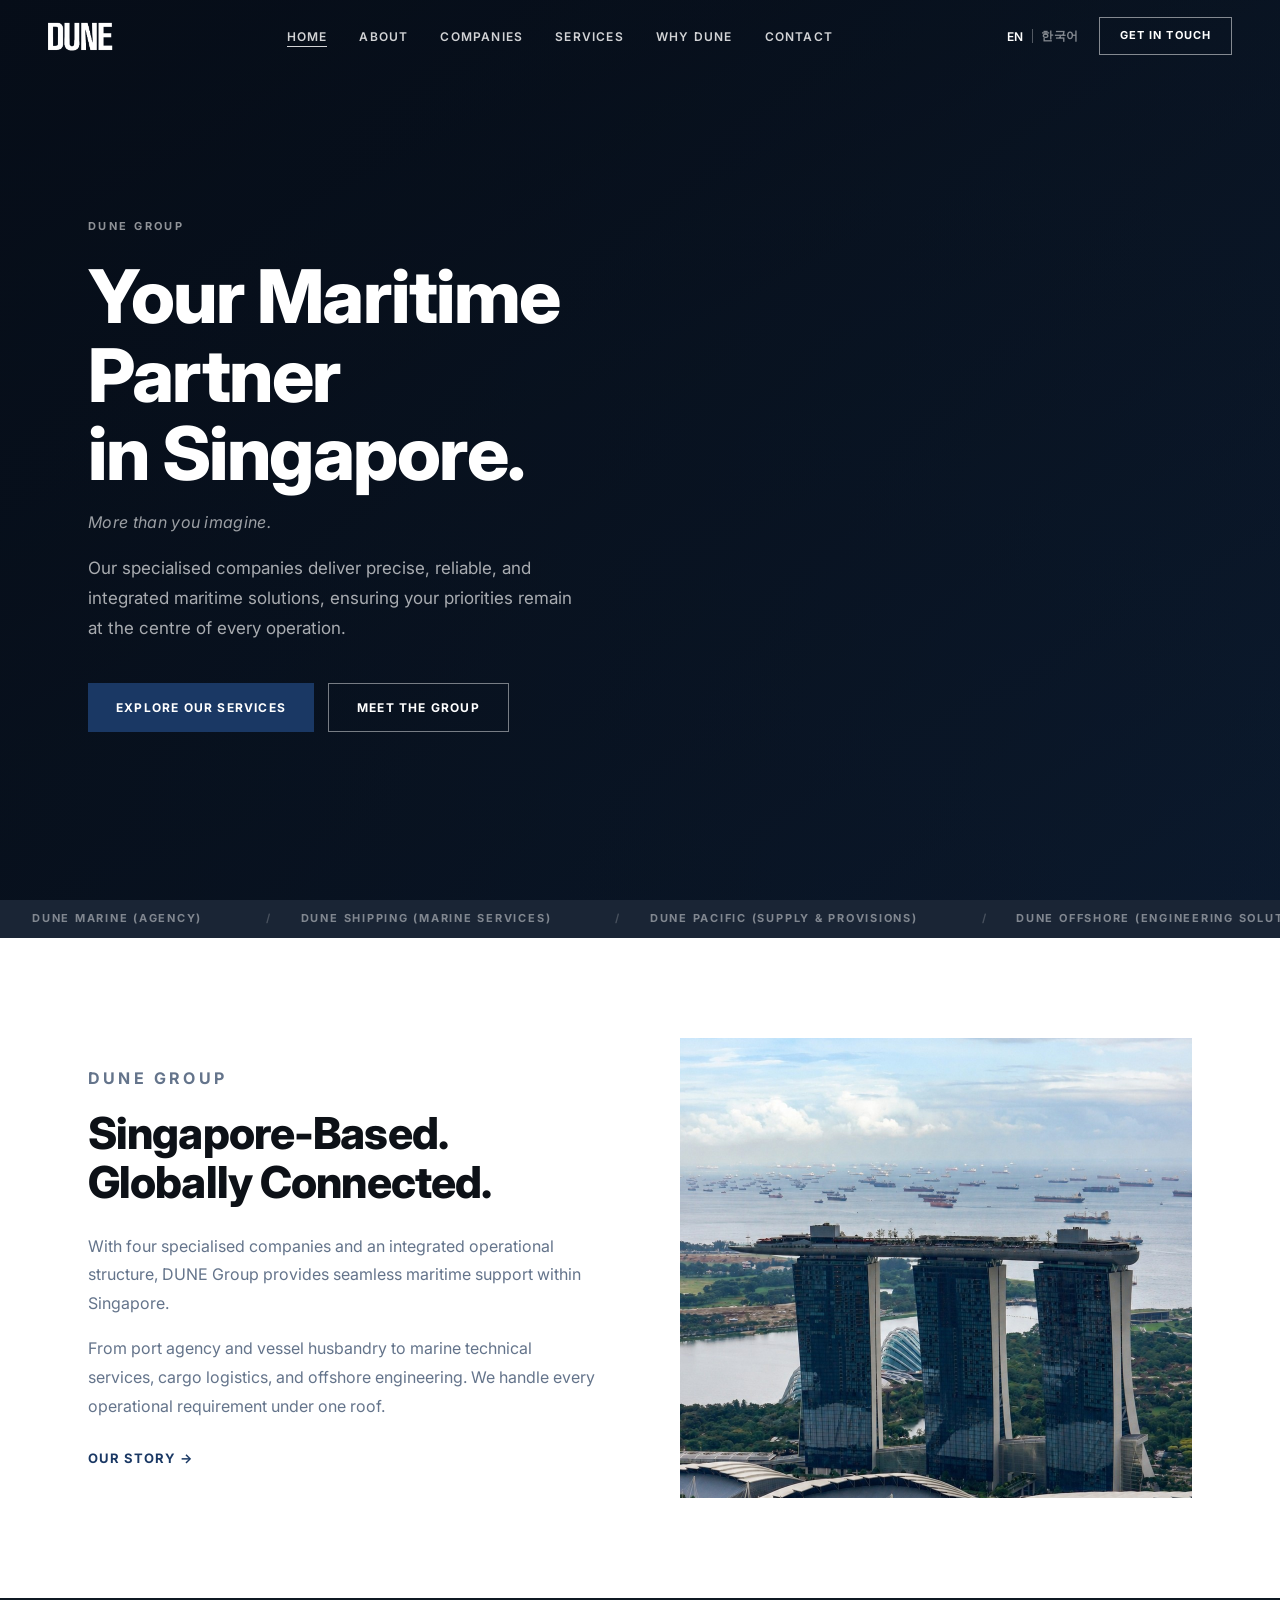
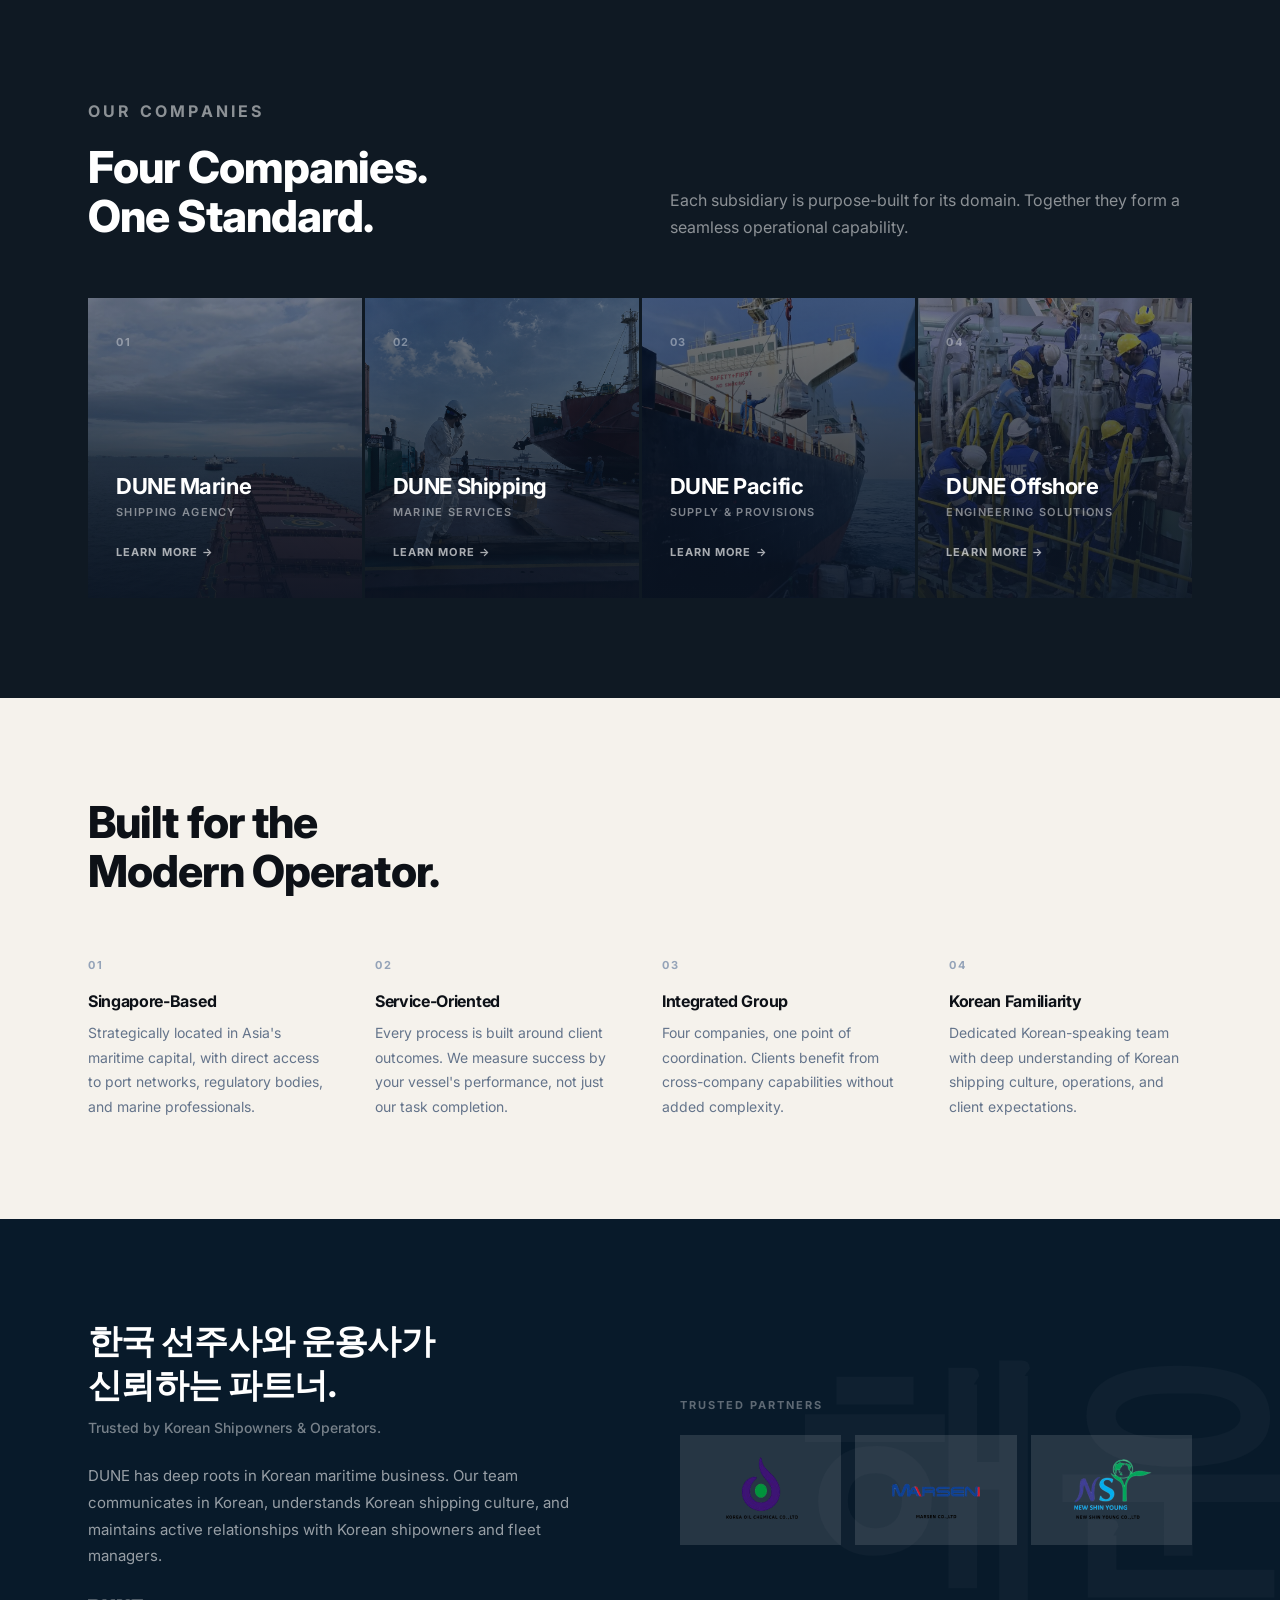
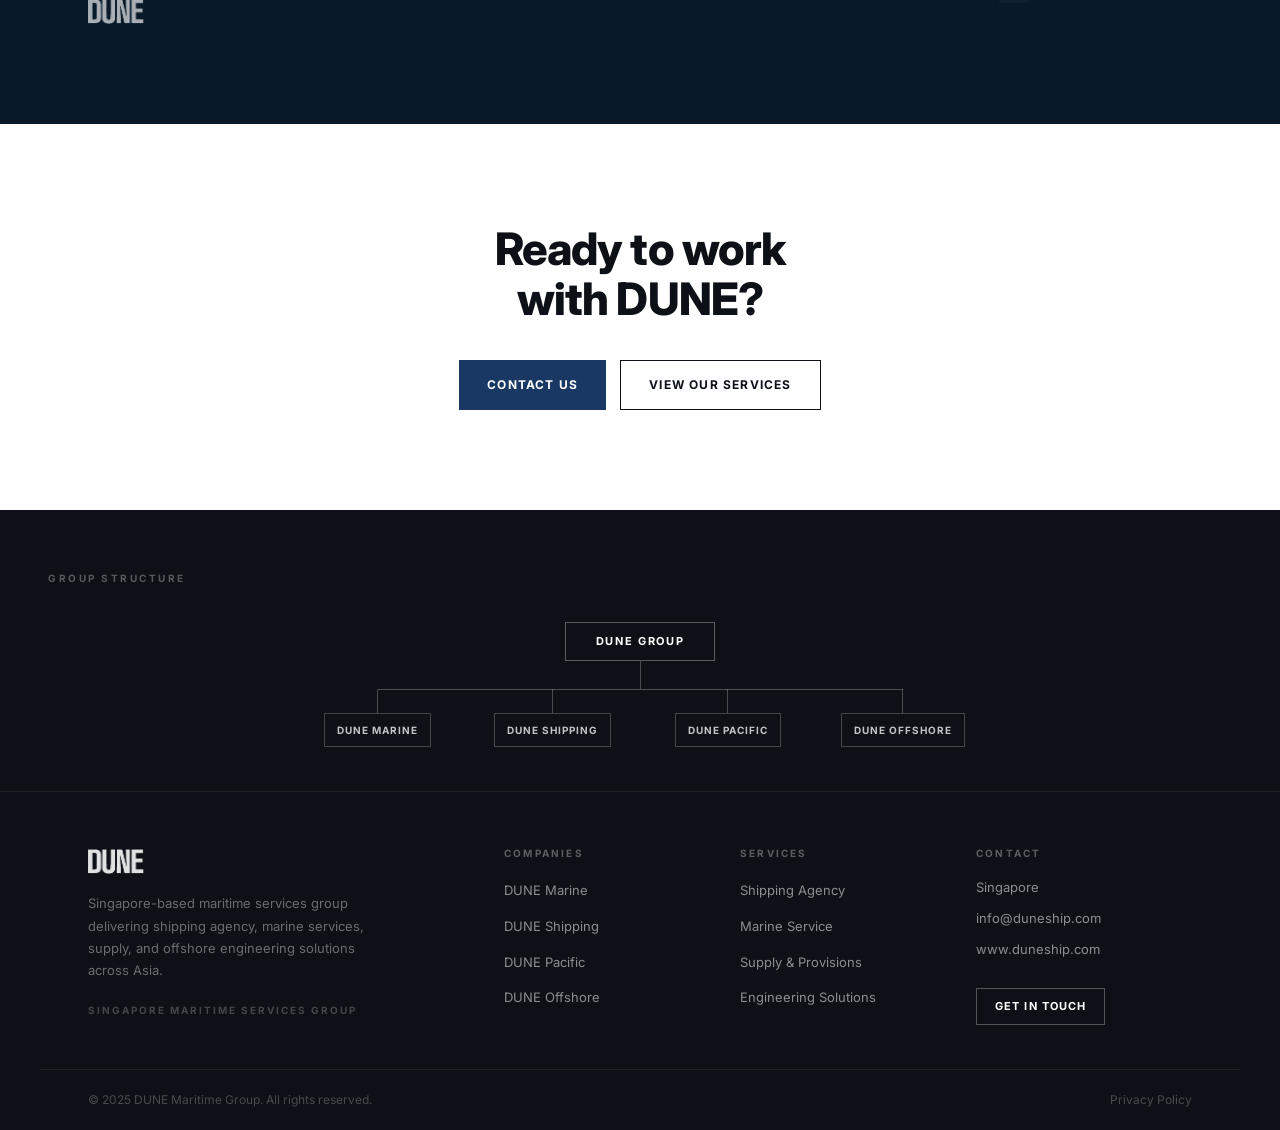
==== commit 3b93aa4b: "Update about and index pages" ====
--- a/index.html
+++ b/index.html
@@ -102,7 +102,7 @@
       <p class="section-label" data-en="DUNE GROUP" data-ko="DUNE 그룹">DUNE GROUP</p>
       <h2 data-en="Singapore-Based.<br>Globally Connected." data-ko="싱가포르 거점,<br>세계로 연결.">Singapore-Based.<br>Globally Connected.</h2>
       <p data-en="With four specialised companies and an integrated operational structure, DUNE Group provides seamless maritime support within Singapore." data-ko="네 개의 전문 계열사와 통합 운영 체계를 갖춘 DUNE 그룹은 싱가포르 내에서 원활한 해운 지원을 제공합니다.">With four specialised companies and an integrated operational structure, the DUNE Group provides seamless maritime support across all major Asia-Pacific trade routes.</p>
-      <p data-en="From port agency and vessel husbandry to marine technical services, cargo logistics, and offshore engineering — we handle every operational requirement under one roof." data-ko="항만 대리점 및 선박 관리부터 해양 기술 서비스, 화물 물류, 해양 엔지니어링까지 — 모든 운영 요구사항을 하나의 지붕 아래에서 처리합니다.">From port agency and vessel husbandry to marine technical services, cargo logistics, and offshore engineering — we handle every operational requirement under one roof.</p>
+      <p data-en="From port agency and vessel husbandry to marine technical services, cargo logistics, and offshore engineering. We handle every operational requirement under one roof." data-ko="항만 대리점 및 선박 관리부터 해양 기술 서비스, 화물 물류, 해양 엔지니어링까지 — 모든 운영 요구사항을 하나의 지붕 아래에서 처리합니다.">From port agency and vessel husbandry to marine technical services, cargo logistics, and offshore engineering — we handle every operational requirement under one roof.</p>
       <a href="about.html" class="link-arrow" data-en="OUR STORY &rarr;" data-ko="우리 이야기 &rarr;">OUR STORY &rarr;</a>
     </div>
     <div class="sg-image fade-up">
@@ -165,7 +165,7 @@
 <!-- ============ BUILT FOR MODERN OPERATOR ============ -->
 <section class="modern-sec">
   <div class="modern-inner">
-    <h2 class="fade-up" data-en="Built for the<br>Modern Operator." data-ko="현대 선사를 위한<br>솔루션.">Built for the<br>Modern Operator.</h2>
+    <h2 class="fade-up" data-en="Built for the<br>Modern Operator." data-ko="한국 선사를 위한<br>솔루션.">Built for the<br>Modern Operator.</h2>
     <div class="feat-grid">
       <div class="feat-item fade-up">
         <p class="feat-num">01</p>
